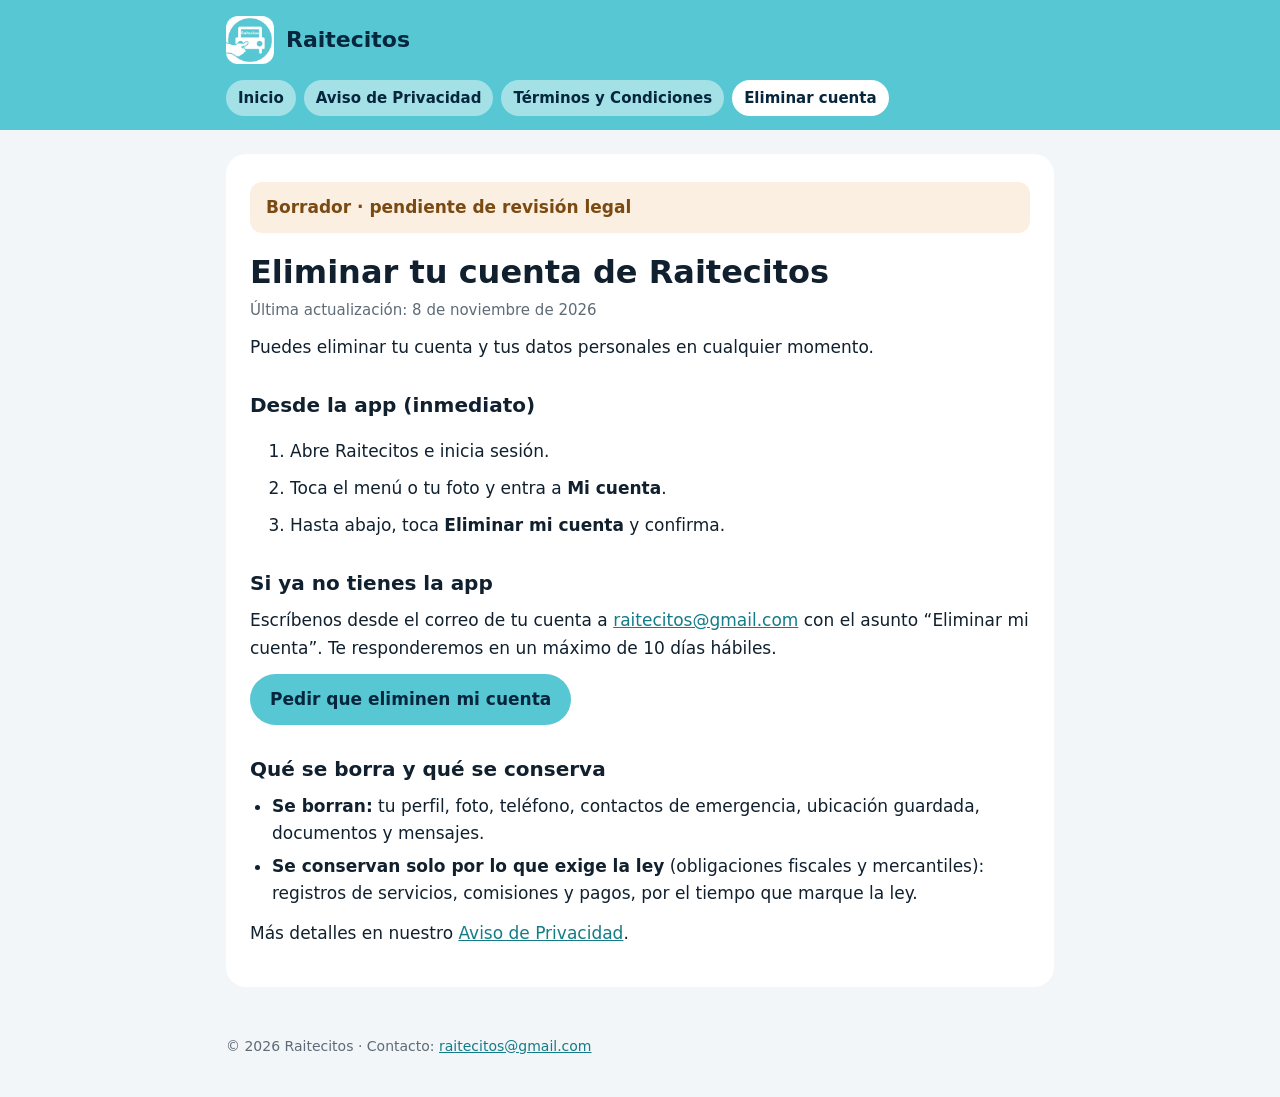
==== eliminar-cuenta.html @ eaeab5b3 "Add files via upload" ====
<!DOCTYPE html>
<html lang="es">
<head>
<meta charset="utf-8">
<meta name="viewport" content="width=device-width, initial-scale=1">
<title>Eliminar cuenta · Raitecitos</title>
<meta name="description" content="Cómo eliminar tu cuenta de Raitecitos y tus datos.">
<link rel="icon" href="logo.png">
<style>
  :root { --brand: #57C7D3; --brand-dark: #137C88; --ink: #10202E; --muted: #5F6B76; --bg: #F3F6F8; --card: #FFFFFF; --border: #E3E9EE; }
  * { box-sizing: border-box; }
  html, body { margin: 0; background: var(--bg); color: var(--ink); }
  body { font-family: system-ui, -apple-system, "Segoe UI", Roboto, Helvetica, Arial, sans-serif; line-height: 1.6; font-size: 17px; }
  header { background: var(--brand); }
  .bar { max-width: 860px; margin: 0 auto; padding: 16px; display: flex; align-items: center; gap: 12px; }
  .bar img { width: 48px; height: 48px; border-radius: 12px; background: #fff; }
  .bar strong { font-size: 22px; color: #06263D; }
  nav { max-width: 860px; margin: 0 auto; padding: 0 16px 14px; display: flex; flex-wrap: wrap; gap: 8px; }
  nav a { color: #06263D; text-decoration: none; font-weight: 700; font-size: 15px; padding: 6px 12px; border-radius: 999px; background: rgba(255,255,255,0.45); }
  nav a[aria-current="page"] { background: #fff; }
  main { max-width: 860px; margin: 0 auto; padding: 24px 16px 48px; }
  .card { background: var(--card); border-radius: 20px; padding: 28px 24px; }
  h1 { font-size: 32px; line-height: 1.2; margin: 0 0 6px; }
  h2 { font-size: 20px; margin: 28px 0 8px; }
  p { margin: 0 0 12px; }
  ul { margin: 0 0 12px; padding-left: 22px; }
  li { margin-bottom: 6px; }
  .muted { color: var(--muted); font-size: 15px; }
  .draft { background: #FBEFE2; color: #7A4A12; font-weight: 700; border-radius: 12px; padding: 12px 16px; margin-bottom: 20px; }
  .steps li { margin-bottom: 10px; }
  .btn { display: inline-block; background: var(--brand); color: #06263D; font-weight: 800; text-decoration: none; padding: 12px 20px; border-radius: 999px; }
  a { color: var(--brand-dark); }
  footer { max-width: 860px; margin: 0 auto; padding: 0 16px 40px; color: var(--muted); font-size: 14px; }
</style>
</head>
<body>
<header>
  <div class="bar"><img src="logo.png" alt=""><strong>Raitecitos</strong></div>
  <nav aria-label="Secciones"><a href="index.html">Inicio</a><a href="privacidad.html">Aviso de Privacidad</a><a href="terminos.html">Términos y Condiciones</a><a href="eliminar-cuenta.html" aria-current="page">Eliminar cuenta</a></nav>
</header>
<main><div class="card">
<p class="draft">Borrador · pendiente de revisión legal</p>
<h1>Eliminar tu cuenta de Raitecitos</h1>
<p class="muted">Última actualización: 8 de noviembre de 2026</p>
<p>Puedes eliminar tu cuenta y tus datos personales en cualquier momento.</p>
<h2>Desde la app (inmediato)</h2>
<ol class="steps">
  <li>Abre Raitecitos e inicia sesión.</li>
  <li>Toca el menú o tu foto y entra a <strong>Mi cuenta</strong>.</li>
  <li>Hasta abajo, toca <strong>Eliminar mi cuenta</strong> y confirma.</li>
</ol>
<h2>Si ya no tienes la app</h2>
<p>Escríbenos desde el correo de tu cuenta a <a href="mailto:raitecitos@gmail.com?subject=Eliminar%20mi%20cuenta%20de%20Raitecitos">raitecitos@gmail.com</a> con el asunto “Eliminar mi cuenta”. Te responderemos en un máximo de 10 días hábiles.</p>
<p><a class="btn" href="mailto:raitecitos@gmail.com?subject=Eliminar%20mi%20cuenta%20de%20Raitecitos">Pedir que eliminen mi cuenta</a></p>
<h2>Qué se borra y qué se conserva</h2>
<ul>
  <li><strong>Se borran:</strong> tu perfil, foto, teléfono, contactos de emergencia, ubicación guardada, documentos y mensajes.</li>
  <li><strong>Se conservan solo por lo que exige la ley</strong> (obligaciones fiscales y mercantiles): registros de servicios, comisiones y pagos, por el tiempo que marque la ley.</li>
</ul>
<p>Más detalles en nuestro <a href="privacidad.html">Aviso de Privacidad</a>.</p>
</div></main>
<footer>© 2026 Raitecitos · Contacto: <a href="mailto:raitecitos@gmail.com">raitecitos@gmail.com</a></footer>
</body>
</html>
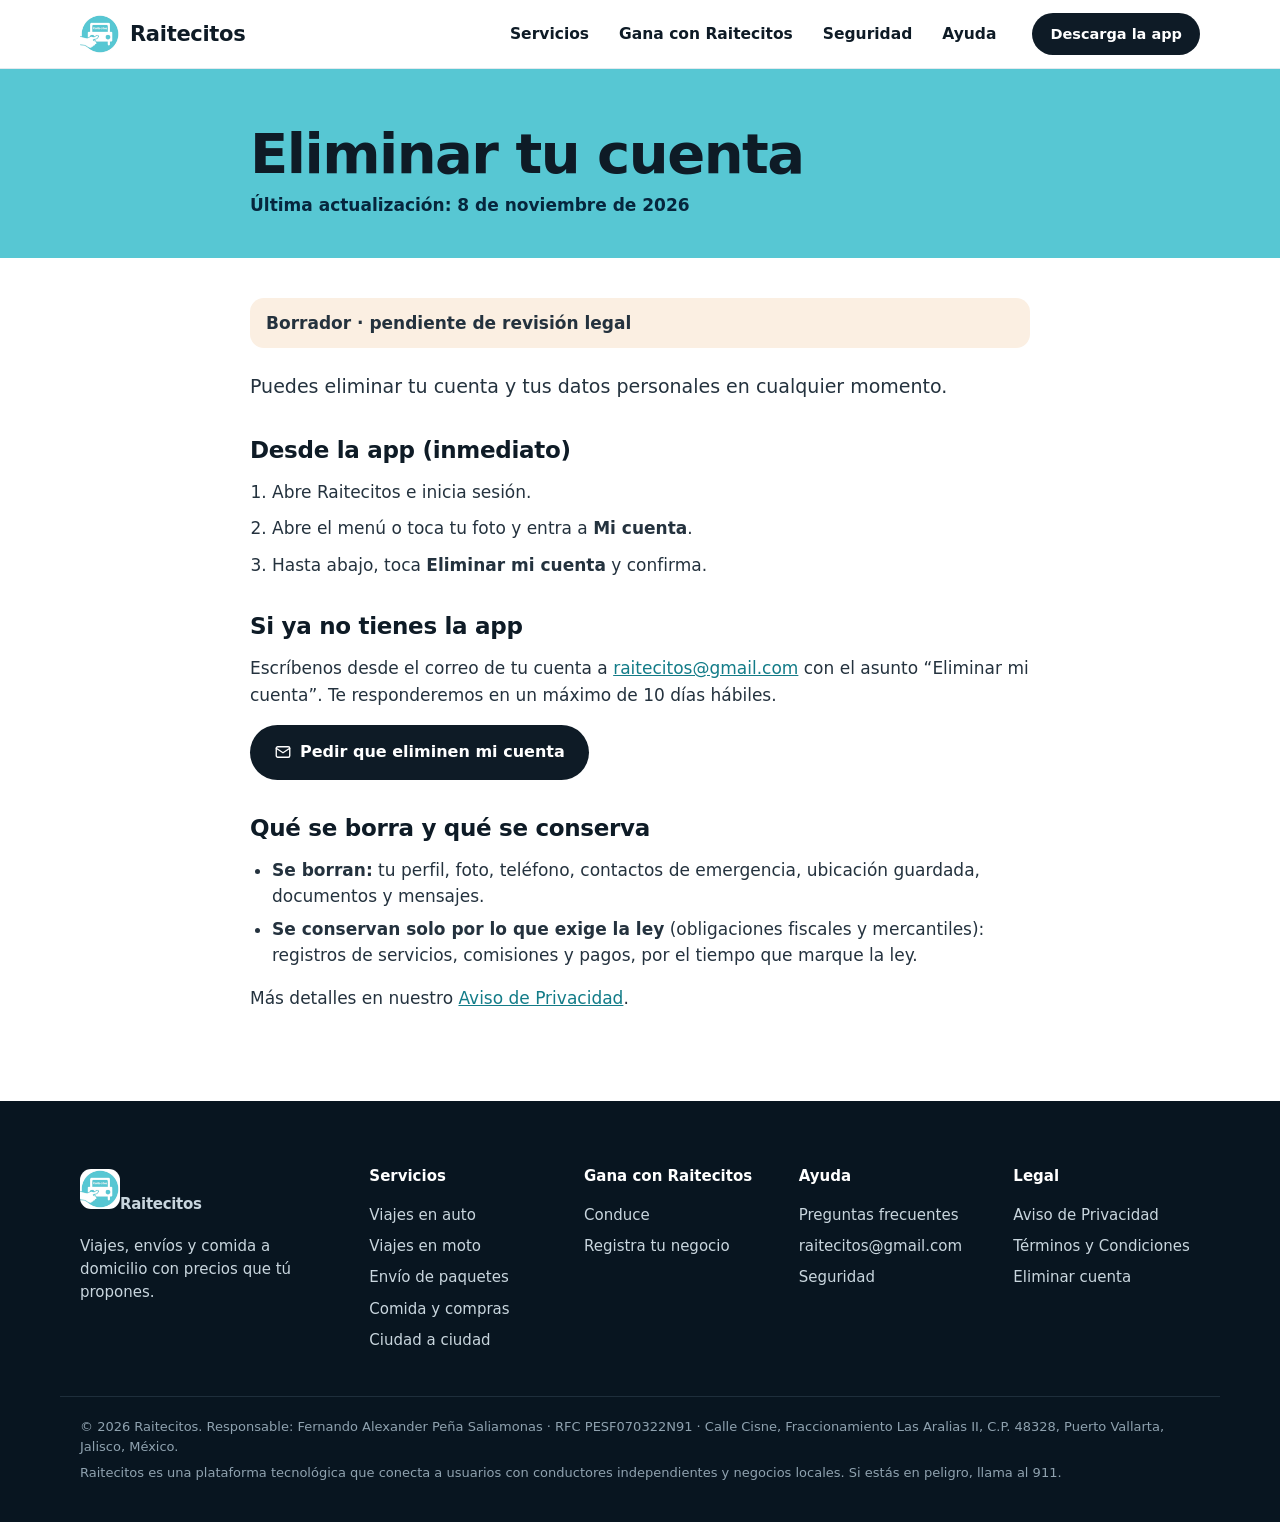
==== commit 7fffa38a: "Add files via upload" ====
--- a/eliminar-cuenta.html
+++ b/eliminar-cuenta.html
@@ -1,64 +1,76 @@
 <!DOCTYPE html>
-<html lang="es">
+<html lang="es-MX">
 <head>
 <meta charset="utf-8">
 <meta name="viewport" content="width=device-width, initial-scale=1">
 <title>Eliminar cuenta · Raitecitos</title>
 <meta name="description" content="Cómo eliminar tu cuenta de Raitecitos y tus datos.">
+<meta name="theme-color" content="#57C7D3">
+<meta property="og:title" content="Eliminar cuenta · Raitecitos">
+<meta property="og:description" content="Cómo eliminar tu cuenta de Raitecitos y tus datos.">
+<meta property="og:image" content="logo.png">
 <link rel="icon" href="logo.png">
-<style>
-  :root { --brand: #57C7D3; --brand-dark: #137C88; --ink: #10202E; --muted: #5F6B76; --bg: #F3F6F8; --card: #FFFFFF; --border: #E3E9EE; }
-  * { box-sizing: border-box; }
-  html, body { margin: 0; background: var(--bg); color: var(--ink); }
-  body { font-family: system-ui, -apple-system, "Segoe UI", Roboto, Helvetica, Arial, sans-serif; line-height: 1.6; font-size: 17px; }
-  header { background: var(--brand); }
-  .bar { max-width: 860px; margin: 0 auto; padding: 16px; display: flex; align-items: center; gap: 12px; }
-  .bar img { width: 48px; height: 48px; border-radius: 12px; background: #fff; }
-  .bar strong { font-size: 22px; color: #06263D; }
-  nav { max-width: 860px; margin: 0 auto; padding: 0 16px 14px; display: flex; flex-wrap: wrap; gap: 8px; }
-  nav a { color: #06263D; text-decoration: none; font-weight: 700; font-size: 15px; padding: 6px 12px; border-radius: 999px; background: rgba(255,255,255,0.45); }
-  nav a[aria-current="page"] { background: #fff; }
-  main { max-width: 860px; margin: 0 auto; padding: 24px 16px 48px; }
-  .card { background: var(--card); border-radius: 20px; padding: 28px 24px; }
-  h1 { font-size: 32px; line-height: 1.2; margin: 0 0 6px; }
-  h2 { font-size: 20px; margin: 28px 0 8px; }
-  p { margin: 0 0 12px; }
-  ul { margin: 0 0 12px; padding-left: 22px; }
-  li { margin-bottom: 6px; }
-  .muted { color: var(--muted); font-size: 15px; }
-  .draft { background: #FBEFE2; color: #7A4A12; font-weight: 700; border-radius: 12px; padding: 12px 16px; margin-bottom: 20px; }
-  .steps li { margin-bottom: 10px; }
-  .btn { display: inline-block; background: var(--brand); color: #06263D; font-weight: 800; text-decoration: none; padding: 12px 20px; border-radius: 999px; }
-  a { color: var(--brand-dark); }
-  footer { max-width: 860px; margin: 0 auto; padding: 0 16px 40px; color: var(--muted); font-size: 14px; }
-</style>
+<link rel="stylesheet" href="estilos.css">
 </head>
-<body>
-<header>
-  <div class="bar"><img src="logo.png" alt=""><strong>Raitecitos</strong></div>
-  <nav aria-label="Secciones"><a href="index.html">Inicio</a><a href="privacidad.html">Aviso de Privacidad</a><a href="terminos.html">Términos y Condiciones</a><a href="eliminar-cuenta.html" aria-current="page">Eliminar cuenta</a></nav>
+<body class="is-doc">
+<a class="skip" href="#contenido">Saltar al contenido</a>
+<header class="site">
+  <div class="wrap bar">
+    <a class="brand" href="index.html" aria-label="Raitecitos, inicio"><img src="logo.png" alt="" width="40" height="40"><span>Raitecitos</span></a>
+    <nav class="links" aria-label="Principal"><a href="index.html#servicios">Servicios</a><a href="index.html#gana">Gana con Raitecitos</a><a href="index.html#seguridad">Seguridad</a><a href="index.html#preguntas">Ayuda</a></nav>
+    <a class="btn btn-dark btn-sm" href="index.html#descargar">Descarga la app</a>
+    <details class="mobile-menu">
+      <summary aria-label="Abrir menú"><svg class="ic" width="26" height="26" viewBox="0 0 24 24" fill="none" stroke="currentColor" stroke-width="1.8" stroke-linecap="round" stroke-linejoin="round" aria-hidden="true"><path d="M4 7h16M4 12h16M4 17h16"/></svg></summary>
+      <nav aria-label="Menú"><a href="index.html#servicios">Servicios</a><a href="index.html#gana">Gana con Raitecitos</a><a href="index.html#seguridad">Seguridad</a><a href="index.html#preguntas">Ayuda</a><a href="privacidad.html">Aviso de Privacidad</a><a href="terminos.html">Términos</a></nav>
+    </details>
+  </div>
 </header>
-<main><div class="card">
-<p class="draft">Borrador · pendiente de revisión legal</p>
-<h1>Eliminar tu cuenta de Raitecitos</h1>
-<p class="muted">Última actualización: 8 de noviembre de 2026</p>
-<p>Puedes eliminar tu cuenta y tus datos personales en cualquier momento.</p>
+<main id="contenido">
+<section class="doc-hero"><div class="wrap narrow"><h1>Eliminar tu cuenta</h1><p>Última actualización: 8 de noviembre de 2026</p></div></section>
+<section class="section"><div class="wrap narrow doc"><p class="draft">Borrador · pendiente de revisión legal</p><p class="lead-doc">Puedes eliminar tu cuenta y tus datos personales en cualquier momento.</p>
 <h2>Desde la app (inmediato)</h2>
-<ol class="steps">
+<ol class="numbered">
   <li>Abre Raitecitos e inicia sesión.</li>
-  <li>Toca el menú o tu foto y entra a <strong>Mi cuenta</strong>.</li>
+  <li>Abre el menú o toca tu foto y entra a <strong>Mi cuenta</strong>.</li>
   <li>Hasta abajo, toca <strong>Eliminar mi cuenta</strong> y confirma.</li>
 </ol>
 <h2>Si ya no tienes la app</h2>
 <p>Escríbenos desde el correo de tu cuenta a <a href="mailto:raitecitos@gmail.com?subject=Eliminar%20mi%20cuenta%20de%20Raitecitos">raitecitos@gmail.com</a> con el asunto “Eliminar mi cuenta”. Te responderemos en un máximo de 10 días hábiles.</p>
-<p><a class="btn" href="mailto:raitecitos@gmail.com?subject=Eliminar%20mi%20cuenta%20de%20Raitecitos">Pedir que eliminen mi cuenta</a></p>
+<p><a class="btn btn-dark" href="mailto:raitecitos@gmail.com?subject=Eliminar%20mi%20cuenta%20de%20Raitecitos"><svg class="ic" width="18" height="18" viewBox="0 0 24 24" fill="none" stroke="currentColor" stroke-width="1.8" stroke-linecap="round" stroke-linejoin="round" aria-hidden="true"><rect x="3" y="5" width="18" height="14" rx="2"/><path d="m3 7 9 6 9-6"/></svg> Pedir que eliminen mi cuenta</a></p>
 <h2>Qué se borra y qué se conserva</h2>
 <ul>
   <li><strong>Se borran:</strong> tu perfil, foto, teléfono, contactos de emergencia, ubicación guardada, documentos y mensajes.</li>
   <li><strong>Se conservan solo por lo que exige la ley</strong> (obligaciones fiscales y mercantiles): registros de servicios, comisiones y pagos, por el tiempo que marque la ley.</li>
 </ul>
-<p>Más detalles en nuestro <a href="privacidad.html">Aviso de Privacidad</a>.</p>
-</div></main>
-<footer>© 2026 Raitecitos · Contacto: <a href="mailto:raitecitos@gmail.com">raitecitos@gmail.com</a></footer>
+<p>Más detalles en nuestro <a href="privacidad.html">Aviso de Privacidad</a>.</p></div></section>
+</main>
+<footer class="site">
+  <div class="wrap cols">
+    <div class="col brandcol">
+      <a class="brand" href="index.html"><img src="logo.png" alt="" width="40" height="40"><span>Raitecitos</span></a>
+      <p>Viajes, envíos y comida a domicilio con precios que tú propones.</p>
+    </div>
+    <div class="col">
+      <h3>Servicios</h3>
+      <a href="index.html#servicios">Viajes en auto</a><a href="index.html#servicios">Viajes en moto</a><a href="index.html#servicios">Envío de paquetes</a><a href="index.html#servicios">Comida y compras</a><a href="index.html#servicios">Ciudad a ciudad</a>
+    </div>
+    <div class="col">
+      <h3>Gana con Raitecitos</h3>
+      <a href="index.html#conductores">Conduce</a><a href="index.html#negocios">Registra tu negocio</a>
+    </div>
+    <div class="col">
+      <h3>Ayuda</h3>
+      <a href="index.html#preguntas">Preguntas frecuentes</a><a href="mailto:raitecitos@gmail.com">raitecitos@gmail.com</a><a href="index.html#seguridad">Seguridad</a>
+    </div>
+    <div class="col">
+      <h3>Legal</h3>
+      <a href="privacidad.html">Aviso de Privacidad</a><a href="terminos.html">Términos y Condiciones</a><a href="eliminar-cuenta.html">Eliminar cuenta</a>
+    </div>
+  </div>
+  <div class="wrap legal">
+    <p>© 2026 Raitecitos. Responsable: Fernando Alexander Peña Saliamonas · RFC PESF070322N91 · Calle Cisne, Fraccionamiento Las Aralias II, C.P. 48328, Puerto Vallarta, Jalisco, México.</p>
+    <p>Raitecitos es una plataforma tecnológica que conecta a usuarios con conductores independientes y negocios locales. Si estás en peligro, llama al 911.</p>
+  </div>
+</footer>
 </body>
 </html>
--- a/estilos.css
+++ b/estilos.css
@@ -0,0 +1,139 @@
+:root{--brand:#57C7D3;--brand-dark:#137C88;--brand-soft:#E3F6F8;--ink:#0E1B26;--ink-2:#10202E;--muted:#5F6B76;--bg:#FFFFFF;--bg-2:#F3F6F8;--border:#E3E9EE;--radius:28px;color-scheme:light}
+*{box-sizing:border-box}
+html{scroll-behavior:smooth}
+html,body{margin:0;background:var(--bg);color:var(--ink)}
+body{font-family:system-ui,-apple-system,"Segoe UI",Roboto,Helvetica,Arial,sans-serif;font-size:17px;line-height:1.55;-webkit-font-smoothing:antialiased}
+img{max-width:100%}
+a{color:var(--brand-dark)}
+.ic{flex:none;vertical-align:middle}
+.wrap{max-width:1160px;margin:0 auto;padding:0 20px}
+.narrow{max-width:820px}
+.skip{position:absolute;left:-999px;top:8px;background:#fff;padding:8px 12px;border-radius:8px;z-index:10}
+.skip:focus{left:8px}
+/* Encabezado */
+header.site{position:sticky;top:0;z-index:5;background:rgba(255,255,255,.92);backdrop-filter:saturate(1.4) blur(10px);border-bottom:1px solid var(--border)}
+.bar{display:flex;align-items:center;gap:24px;height:68px}
+.brand{display:flex;align-items:center;gap:10px;text-decoration:none;color:var(--ink);font-weight:900;font-size:21px;letter-spacing:-.3px}
+.brand img{border-radius:11px}
+.links{display:flex;gap:6px;margin-left:auto}
+.links a{color:var(--ink);text-decoration:none;font-weight:600;font-size:15.5px;padding:8px 12px;border-radius:999px}
+.links a:hover{background:var(--bg-2)}
+.mobile-menu{display:none;margin-left:auto}
+.mobile-menu summary{list-style:none;cursor:pointer;padding:6px;border-radius:10px}
+.mobile-menu summary::-webkit-details-marker{display:none}
+.mobile-menu nav{position:absolute;right:16px;top:64px;background:#fff;border:1px solid var(--border);border-radius:18px;padding:8px;display:flex;flex-direction:column;min-width:230px;box-shadow:0 12px 40px rgba(0,0,0,.12)}
+.mobile-menu nav a{color:var(--ink);text-decoration:none;padding:12px 14px;border-radius:12px;font-weight:600}
+.mobile-menu nav a:hover{background:var(--bg-2)}
+/* Botones */
+.btn{display:inline-flex;align-items:center;gap:8px;font-weight:800;text-decoration:none;border-radius:999px;padding:15px 24px;font-size:16px;transition:transform .15s ease}
+.btn:hover{transform:translateY(-1px)}
+.btn-sm{padding:10px 18px;font-size:14.5px}
+.btn-dark{background:var(--ink);color:#fff}
+.btn-light{background:#fff;color:var(--ink)}
+.btn-ghost{color:var(--ink);border:2px solid var(--ink)}
+/* Portada */
+.hero{background:var(--brand);overflow:hidden}
+.hero-grid{display:grid;grid-template-columns:1.1fr .9fr;gap:40px;align-items:center;padding-top:72px;padding-bottom:72px}
+.eyebrow{font-weight:800;text-transform:uppercase;letter-spacing:1.2px;font-size:13px;color:#06263D;margin:0 0 14px}
+.hero h1{font-size:clamp(46px,7.4vw,92px);line-height:.98;letter-spacing:-2.5px;margin:0 0 22px;color:var(--ink);font-weight:900}
+.lead{font-size:clamp(18px,2vw,21px);max-width:540px;color:#06263D;margin:0 0 30px}
+.actions{display:flex;flex-wrap:wrap;gap:12px}
+/* Teléfono ilustrado */
+.phone{justify-self:center;width:300px;max-width:100%;aspect-ratio:9/18.5;background:var(--ink);border-radius:46px;padding:12px;box-shadow:0 40px 80px rgba(6,38,61,.35);transform:rotate(4deg)}
+.phone-screen{position:relative;width:100%;height:100%;border-radius:36px;overflow:hidden;background:#E9F1F4}
+.map{position:absolute;inset:0;background:linear-gradient(90deg,transparent 47%,#fff 47%,#fff 53%,transparent 53%) 0 0/70px 70px,linear-gradient(0deg,transparent 47%,#fff 47%,#fff 53%,transparent 53%) 0 0/70px 70px,#DCEAEE}
+.route{position:absolute;left:30%;top:16%;width:42%;height:30%;border:5px solid var(--brand-dark);border-left:none;border-bottom:none;border-radius:0 40px 0 0}
+.dot{position:absolute;width:16px;height:16px;border-radius:50%;border:4px solid #fff}
+.dot-a{left:27%;top:14%;background:#1F9D55}
+.dot-b{left:69%;top:44%;background:var(--ink);border-radius:4px}
+.car-chip{position:absolute;left:52%;top:11%;background:var(--ink);color:#fff;border-radius:999px;padding:6px;display:flex}
+.sheet{position:absolute;left:0;right:0;bottom:0;background:#fff;border-radius:26px 26px 0 0;padding:10px 14px 16px;display:flex;flex-direction:column;gap:10px}
+.handle{width:38px;height:5px;border-radius:3px;background:var(--border);margin:0 auto 2px}
+.search{display:flex;align-items:center;gap:8px;background:var(--bg-2);border-radius:999px;padding:10px 14px;font-weight:700;font-size:14px}
+.offer{display:flex;justify-content:space-between;align-items:center;background:var(--brand-soft);border-radius:16px;padding:10px 14px}
+.offer small{display:block;color:var(--muted);font-size:11.5px}
+.offer strong{font-size:26px;letter-spacing:-.5px}
+.pill{font-size:11.5px;font-weight:700;background:#fff;border-radius:999px;padding:4px 8px}
+.driver{display:flex;align-items:center;gap:10px;font-size:13px}
+.driver small{display:block;color:var(--muted)}
+.avatar{width:34px;height:34px;border-radius:50%;background:var(--bg-2);display:flex;align-items:center;justify-content:center}
+.accept{margin-left:auto;background:var(--brand);font-weight:800;border-radius:999px;padding:7px 12px;font-size:12.5px}
+/* Secciones */
+.section{padding:88px 0}
+.section.alt{background:var(--bg-2)}
+.section h2,.download h2{font-size:clamp(32px,4.6vw,52px);line-height:1.05;letter-spacing:-1.4px;margin:0 0 12px;font-weight:900}
+.sub{color:var(--muted);font-size:18.5px;max-width:640px;margin:0 0 36px}
+.cards{display:grid;grid-template-columns:repeat(3,1fr);gap:18px}
+.card{border-radius:var(--radius);padding:28px;min-height:200px;display:flex;flex-direction:column;gap:6px}
+.card h3{font-size:22px;margin:auto 0 0;letter-spacing:-.3px}
+.card p{margin:0;color:#24323E}
+.card-ic{width:56px;height:56px;border-radius:18px;background:#fff;display:flex;align-items:center;justify-content:center;margin-bottom:20px}
+.svc-teal{background:#E3F6F8}.svc-teal .card-ic{color:#137C88}
+.svc-violet{background:#EFEAFB}.svc-violet .card-ic{color:#6A4BC4}
+.svc-orange{background:#FBEFE2}.svc-orange .card-ic{color:#B5651D}
+.svc-red{background:#FCE9E7}.svc-red .card-ic{color:#D2463B}
+.svc-blue{background:#E6EEFA}.svc-blue .card-ic{color:#2F5DA8}
+.svc-green{background:#E5F5EC}.svc-green .card-ic{color:#1F8F4E}
+.steps{display:grid;grid-template-columns:repeat(3,1fr);gap:18px;margin-top:36px}
+.step{background:#fff;border-radius:var(--radius);padding:28px}
+.step h3{font-size:21px;margin:14px 0 6px}
+.step p{margin:0;color:var(--muted)}
+.num{width:44px;height:44px;border-radius:50%;background:var(--brand);font-weight:900;font-size:20px;display:flex;align-items:center;justify-content:center}
+.earn{display:grid;grid-template-columns:1fr 1fr;gap:18px;margin-top:36px}
+.earn-card{border-radius:var(--radius);padding:34px;background:var(--brand-soft);display:flex;flex-direction:column;gap:6px}
+.earn-card.dark{background:var(--ink);color:#fff}
+.earn-card.dark .card-ic{background:var(--brand);color:var(--ink)}
+.earn-card h3{font-size:28px;letter-spacing:-.6px;margin:0 0 6px}
+.earn-card ul{list-style:none;padding:0;margin:0 0 26px;display:flex;flex-direction:column;gap:12px}
+.earn-card li{display:flex;gap:10px;align-items:flex-start}
+.earn-card li .ic{margin-top:3px}
+.earn-card .btn{align-self:flex-start;margin-top:auto}
+.safety{display:grid;grid-template-columns:repeat(4,1fr);gap:18px}
+.safety>div{background:#fff;border-radius:var(--radius);padding:26px}
+.safety .ic{color:var(--brand-dark)}
+.safety h3{font-size:19px;margin:14px 0 6px}
+.safety p{margin:0;color:var(--muted);font-size:16px}
+.faq{display:flex;flex-direction:column;gap:12px;margin:28px 0 28px}
+.faq details{background:var(--bg-2);border-radius:20px;padding:4px 22px}
+.faq summary{cursor:pointer;font-weight:800;font-size:18px;padding:16px 0;list-style:none;display:flex;justify-content:space-between;gap:16px}
+.faq summary::after{content:"+";font-size:24px;line-height:1;color:var(--brand-dark)}
+.faq details[open] summary::after{content:"–"}
+.faq summary::-webkit-details-marker{display:none}
+.faq p{margin:0 0 18px;color:#24323E}
+.download{background:var(--ink);color:#fff;padding:72px 0}
+.download-grid{display:flex;align-items:center;justify-content:space-between;gap:24px;flex-wrap:wrap}
+.download p{color:#C9D6DE;font-size:18px;margin:0}
+.stores{display:flex;gap:12px;flex-wrap:wrap}
+.store{display:flex;align-items:center;gap:10px;border:1.5px solid #3A4A57;border-radius:16px;padding:10px 18px;font-weight:800;font-size:18px}
+.store small{display:block;font-weight:500;font-size:12px;color:#9FB0BC}
+/* Pie */
+footer.site{background:#081520;color:#C9D6DE;padding:64px 0 32px}
+footer .cols{display:grid;grid-template-columns:1.4fr repeat(4,1fr);gap:28px}
+footer .brand{color:#fff}
+footer h3{color:#fff;font-size:15px;margin:0 0 12px}
+footer .col a{display:block;color:#C9D6DE;text-decoration:none;font-size:15px;padding:4px 0}
+footer .col a:hover{color:#fff}
+footer .brandcol p{font-size:15px;max-width:260px}
+footer .legal{border-top:1px solid #1E2E3B;margin-top:40px;padding-top:20px;font-size:13px;color:#8FA2AF}
+footer .legal p{margin:0 0 6px}
+/* Documentos legales */
+.doc-hero{background:var(--brand);padding:56px 0 40px}
+.doc-hero h1{font-size:clamp(34px,5vw,56px);letter-spacing:-1.5px;line-height:1.05;margin:0 0 8px}
+.doc-hero p{margin:0;color:#06263D;font-weight:600}
+.doc{padding-top:0}
+.is-doc .section{padding:40px 0 72px}
+.doc h2{font-size:23px;letter-spacing:-.3px;margin:36px 0 10px;scroll-margin-top:90px}
+.doc p,.doc li{color:#24323E}
+.doc ul,.doc ol{padding-left:22px}
+.doc li{margin-bottom:6px}
+.lead-doc{font-size:19px}
+.draft{background:#FBEFE2;color:#7A4A12;font-weight:800;border-radius:14px;padding:12px 16px;margin:0 0 24px}
+.toc{background:var(--bg-2);border-radius:20px;padding:20px 22px;display:flex;flex-direction:column;gap:6px;margin:24px 0}
+.toc strong{margin-bottom:4px}
+.toc a{text-decoration:none;font-weight:600}
+.numbered li{margin-bottom:10px}
+/* Celular y tableta */
+@media (max-width:980px){.cards{grid-template-columns:repeat(2,1fr)}.safety{grid-template-columns:repeat(2,1fr)}footer .cols{grid-template-columns:1fr 1fr}footer .brandcol{grid-column:1/-1}}
+@media (max-width:820px){.links,.bar>.btn{display:none}.mobile-menu{display:block}.hero-grid{grid-template-columns:1fr;padding-top:48px;padding-bottom:56px}.phone{width:250px;transform:rotate(3deg)}.steps,.earn{grid-template-columns:1fr}.section{padding:64px 0}}
+@media (max-width:560px){.wrap{padding:0 16px}.cards,.safety{grid-template-columns:1fr}.card{min-height:0}.hero h1{letter-spacing:-1.5px}.earn-card{padding:26px}}
+@media (prefers-reduced-motion:reduce){html{scroll-behavior:auto}.btn{transition:none}}
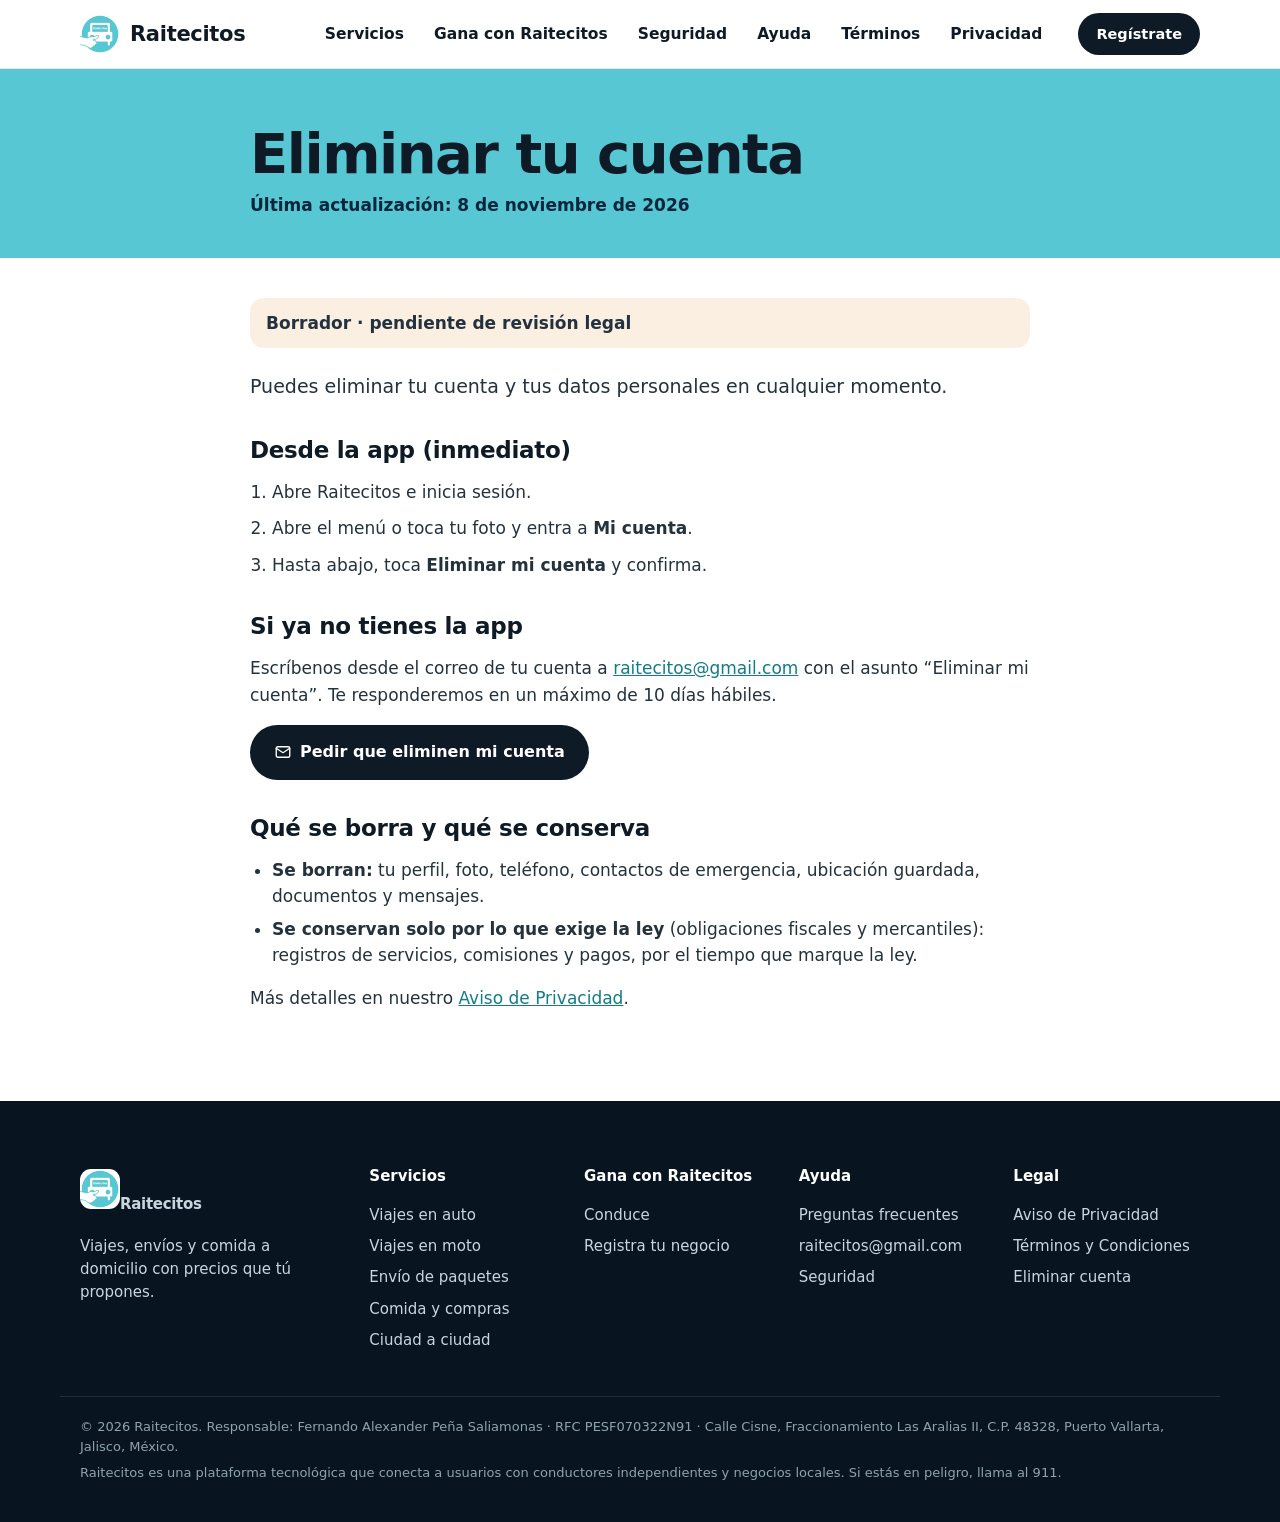
==== commit 64fb7a0a: "Add files via upload" ====
--- a/eliminar-cuenta.html
+++ b/eliminar-cuenta.html
@@ -17,11 +17,11 @@
 <header class="site">
   <div class="wrap bar">
     <a class="brand" href="index.html" aria-label="Raitecitos, inicio"><img src="logo.png" alt="" width="40" height="40"><span>Raitecitos</span></a>
-    <nav class="links" aria-label="Principal"><a href="index.html#servicios">Servicios</a><a href="index.html#gana">Gana con Raitecitos</a><a href="index.html#seguridad">Seguridad</a><a href="index.html#preguntas">Ayuda</a></nav>
-    <a class="btn btn-dark btn-sm" href="index.html#descargar">Descarga la app</a>
+    <nav class="links" aria-label="Principal"><a href="index.html#servicios">Servicios</a><a href="index.html#gana">Gana con Raitecitos</a><a href="index.html#seguridad">Seguridad</a><a href="index.html#preguntas">Ayuda</a><a href="terminos.html">Términos</a><a href="privacidad.html">Privacidad</a></nav>
+    <a class="btn btn-dark btn-sm" href="registro.html">Regístrate</a>
     <details class="mobile-menu">
       <summary aria-label="Abrir menú"><svg class="ic" width="26" height="26" viewBox="0 0 24 24" fill="none" stroke="currentColor" stroke-width="1.8" stroke-linecap="round" stroke-linejoin="round" aria-hidden="true"><path d="M4 7h16M4 12h16M4 17h16"/></svg></summary>
-      <nav aria-label="Menú"><a href="index.html#servicios">Servicios</a><a href="index.html#gana">Gana con Raitecitos</a><a href="index.html#seguridad">Seguridad</a><a href="index.html#preguntas">Ayuda</a><a href="privacidad.html">Aviso de Privacidad</a><a href="terminos.html">Términos</a></nav>
+      <nav aria-label="Menú"><a href="index.html#servicios">Servicios</a><a href="index.html#gana">Gana con Raitecitos</a><a href="index.html#seguridad">Seguridad</a><a href="index.html#preguntas">Ayuda</a><a href="terminos.html">Términos</a><a href="privacidad.html">Privacidad</a><a class="menu-cta" href="registro.html">Regístrate</a></nav>
     </details>
   </div>
 </header>
--- a/estilos.css
+++ b/estilos.css
@@ -132,8 +132,50 @@
 .toc strong{margin-bottom:4px}
 .toc a{text-decoration:none;font-weight:600}
 .numbered li{margin-bottom:10px}
+/* Registro */
+.reg-section{padding:40px 0 80px}
+.reg{display:flex;flex-direction:column;gap:22px}
+.roles{border:0;padding:0;margin:0;display:grid;grid-template-columns:repeat(3,1fr);gap:12px}
+.roles legend{font-weight:800;font-size:19px;margin-bottom:12px;padding:0}
+.role input{position:absolute;opacity:0;pointer-events:none}
+.role span{display:flex;flex-direction:column;gap:4px;height:100%;border:2px solid var(--border);border-radius:20px;padding:18px;cursor:pointer;color:var(--muted)}
+.role strong{color:var(--ink);font-size:16.5px;margin-top:6px}
+.role small{font-size:13.5px}
+.role input:checked+span{border-color:var(--brand);background:var(--brand-soft);color:var(--brand-dark)}
+.role input:focus-visible+span{outline:3px solid var(--brand-dark);outline-offset:2px}
+.grid2{display:grid;grid-template-columns:1fr 1fr;gap:14px}
+.field{display:flex;flex-direction:column;gap:6px;font-weight:700;font-size:14.5px}
+.field input{font:inherit;font-weight:500;font-size:16px;padding:14px 16px;border:1.5px solid var(--border);border-radius:14px;background:#fff;color:var(--ink)}
+.field input:focus{outline:none;border-color:var(--brand-dark);box-shadow:0 0 0 3px var(--brand-soft)}
+.extra{background:var(--bg-2);border-radius:24px;padding:22px;display:flex;flex-direction:column;gap:14px}
+.extra[hidden],.only-car[hidden]{display:none}
+.extra h2{margin:0;font-size:21px}
+.seg{display:flex;gap:8px;flex-wrap:wrap}
+.seg input{position:absolute;opacity:0}
+.seg span{display:inline-block;padding:10px 18px;border-radius:999px;border:1.5px solid var(--border);background:#fff;font-weight:700;cursor:pointer}
+.seg input:checked+span{background:var(--ink);color:#fff;border-color:var(--ink)}
+.seg input:focus-visible+span{outline:3px solid var(--brand-dark);outline-offset:2px}
+.label{font-weight:800;margin:4px 0 0}
+.checks{display:flex;flex-wrap:wrap;gap:10px 22px}
+.checks label{display:flex;align-items:center;gap:8px;font-weight:600}
+.checks input,.accept input{width:20px;height:20px;accent-color:var(--brand-dark)}
+.hint{color:var(--muted);font-size:14.5px;margin:0}
+.hp{position:absolute;left:-9999px;width:1px;height:1px;opacity:0}
+.accept{display:flex;gap:10px;align-items:flex-start;font-size:15.5px}
+.accept input{margin-top:2px;flex:none}
+.error{background:#FDECEC;color:#B32424;font-weight:700;border-radius:14px;padding:12px 16px;margin:0}
+.btn-block{width:100%;justify-content:center;font-size:17px;padding:17px}
+.btn[disabled]{opacity:.6;cursor:wait}
+.done{text-align:left;background:var(--brand-soft);border-radius:28px;padding:32px}
+.done h2{font-size:30px;margin:12px 0 6px}
+.done-ic{width:64px;height:64px;border-radius:20px;background:var(--brand);display:flex;align-items:center;justify-content:center}
+.links a[aria-current="page"]{background:var(--bg-2)}
+.menu-cta{background:var(--ink);color:#fff!important;text-align:center;margin-top:6px}
 /* Celular y tableta */
 @media (max-width:980px){.cards{grid-template-columns:repeat(2,1fr)}.safety{grid-template-columns:repeat(2,1fr)}footer .cols{grid-template-columns:1fr 1fr}footer .brandcol{grid-column:1/-1}}
+@media (max-width:960px){.links,.bar>.btn{display:none}.mobile-menu{display:block}}
 @media (max-width:820px){.links,.bar>.btn{display:none}.mobile-menu{display:block}.hero-grid{grid-template-columns:1fr;padding-top:48px;padding-bottom:56px}.phone{width:250px;transform:rotate(3deg)}.steps,.earn{grid-template-columns:1fr}.section{padding:64px 0}}
+@media (max-width:1080px){.links a{padding:8px 9px;font-size:14.5px}}
+@media (max-width:640px){.roles,.grid2{grid-template-columns:1fr}}
 @media (max-width:560px){.wrap{padding:0 16px}.cards,.safety{grid-template-columns:1fr}.card{min-height:0}.hero h1{letter-spacing:-1.5px}.earn-card{padding:26px}}
 @media (prefers-reduced-motion:reduce){html{scroll-behavior:auto}.btn{transition:none}}
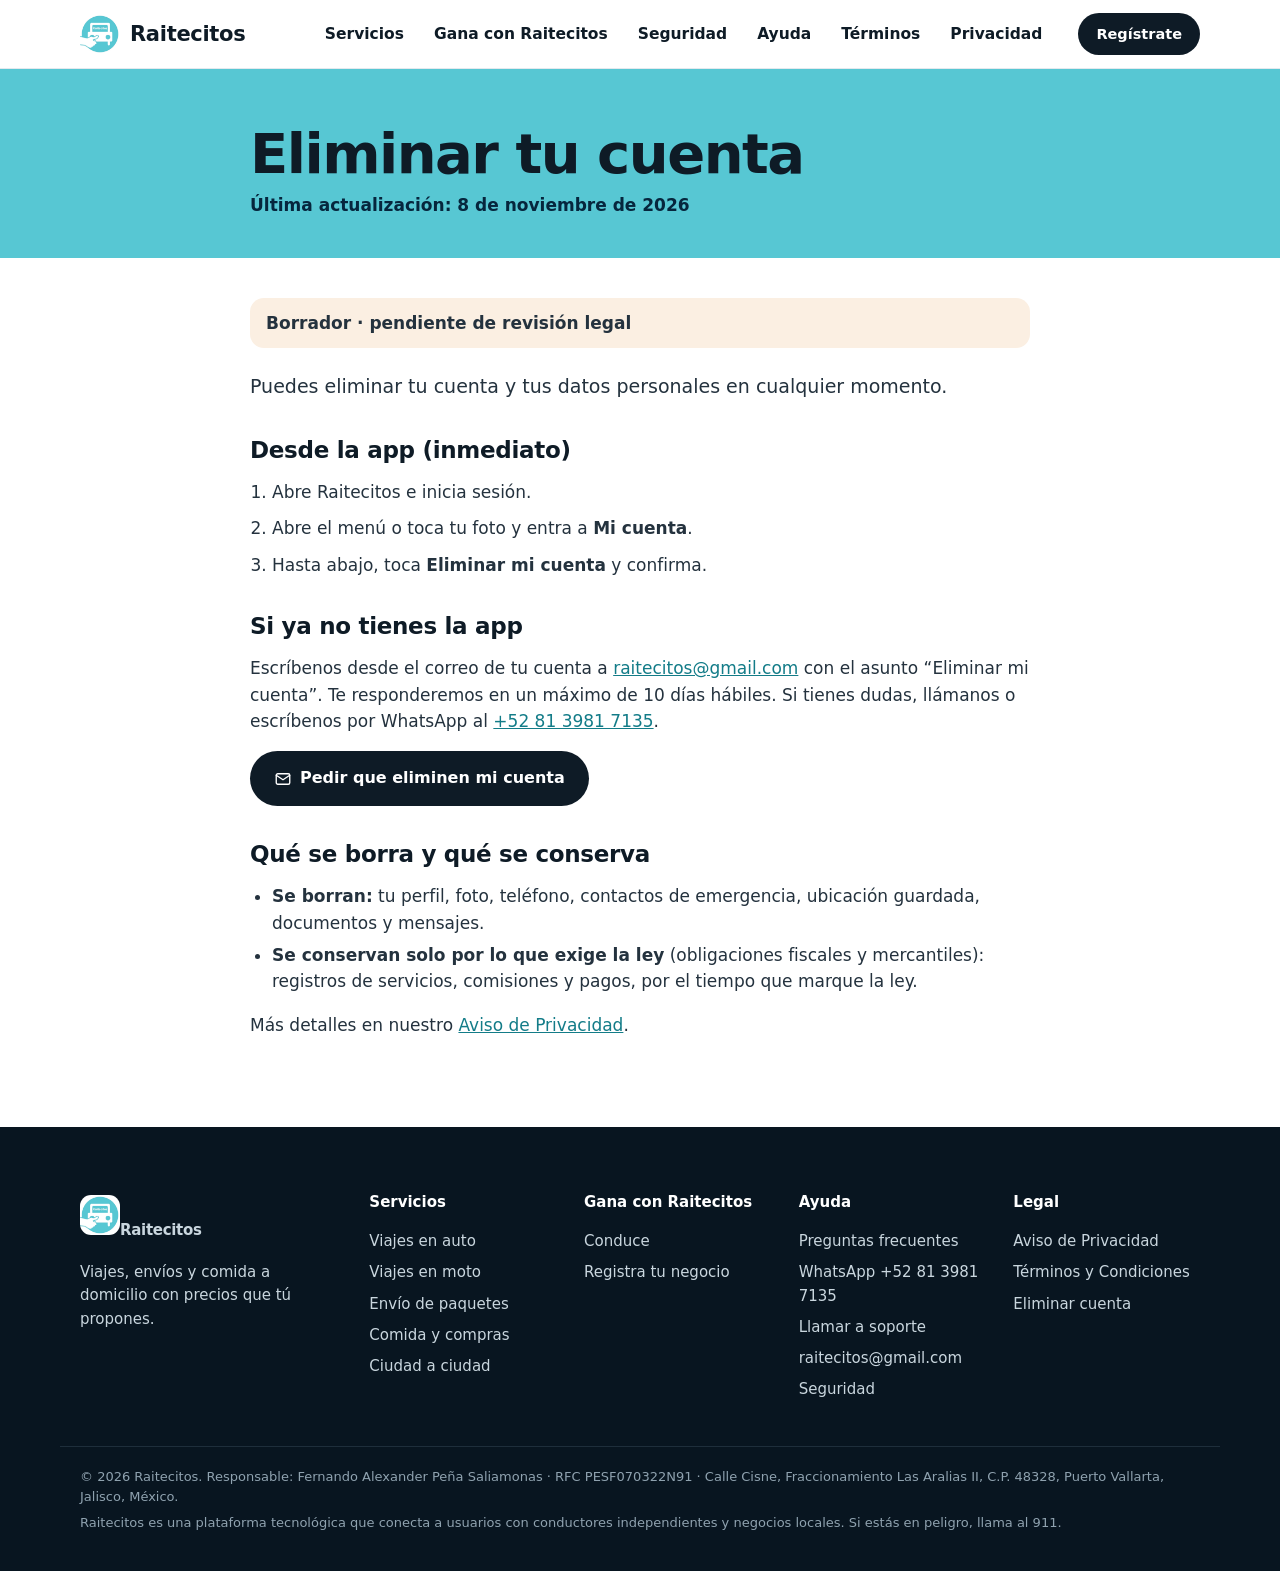
==== commit b6b407f5: "Add files via upload" ====
--- a/eliminar-cuenta.html
+++ b/eliminar-cuenta.html
@@ -35,7 +35,7 @@
   <li>Hasta abajo, toca <strong>Eliminar mi cuenta</strong> y confirma.</li>
 </ol>
 <h2>Si ya no tienes la app</h2>
-<p>Escríbenos desde el correo de tu cuenta a <a href="mailto:raitecitos@gmail.com?subject=Eliminar%20mi%20cuenta%20de%20Raitecitos">raitecitos@gmail.com</a> con el asunto “Eliminar mi cuenta”. Te responderemos en un máximo de 10 días hábiles.</p>
+<p>Escríbenos desde el correo de tu cuenta a <a href="mailto:raitecitos@gmail.com?subject=Eliminar%20mi%20cuenta%20de%20Raitecitos">raitecitos@gmail.com</a> con el asunto “Eliminar mi cuenta”. Te responderemos en un máximo de 10 días hábiles. Si tienes dudas, llámanos o escríbenos por WhatsApp al <a href="https://wa.me/528139817135?text=Hola%2C%20quiero%20eliminar%20mi%20cuenta%20de%20Raitecitos." target="_blank" rel="noopener">+52 81 3981 7135</a>.</p>
 <p><a class="btn btn-dark" href="mailto:raitecitos@gmail.com?subject=Eliminar%20mi%20cuenta%20de%20Raitecitos"><svg class="ic" width="18" height="18" viewBox="0 0 24 24" fill="none" stroke="currentColor" stroke-width="1.8" stroke-linecap="round" stroke-linejoin="round" aria-hidden="true"><rect x="3" y="5" width="18" height="14" rx="2"/><path d="m3 7 9 6 9-6"/></svg> Pedir que eliminen mi cuenta</a></p>
 <h2>Qué se borra y qué se conserva</h2>
 <ul>
@@ -60,7 +60,7 @@
     </div>
     <div class="col">
       <h3>Ayuda</h3>
-      <a href="index.html#preguntas">Preguntas frecuentes</a><a href="mailto:raitecitos@gmail.com">raitecitos@gmail.com</a><a href="index.html#seguridad">Seguridad</a>
+      <a href="index.html#preguntas">Preguntas frecuentes</a><a href="https://wa.me/528139817135?text=Hola%2C%20necesito%20ayuda%20con%20Raitecitos." target="_blank" rel="noopener">WhatsApp +52 81 3981 7135</a><a href="tel:+528139817135">Llamar a soporte</a><a href="mailto:raitecitos@gmail.com">raitecitos@gmail.com</a><a href="index.html#seguridad">Seguridad</a>
     </div>
     <div class="col">
       <h3>Legal</h3>
